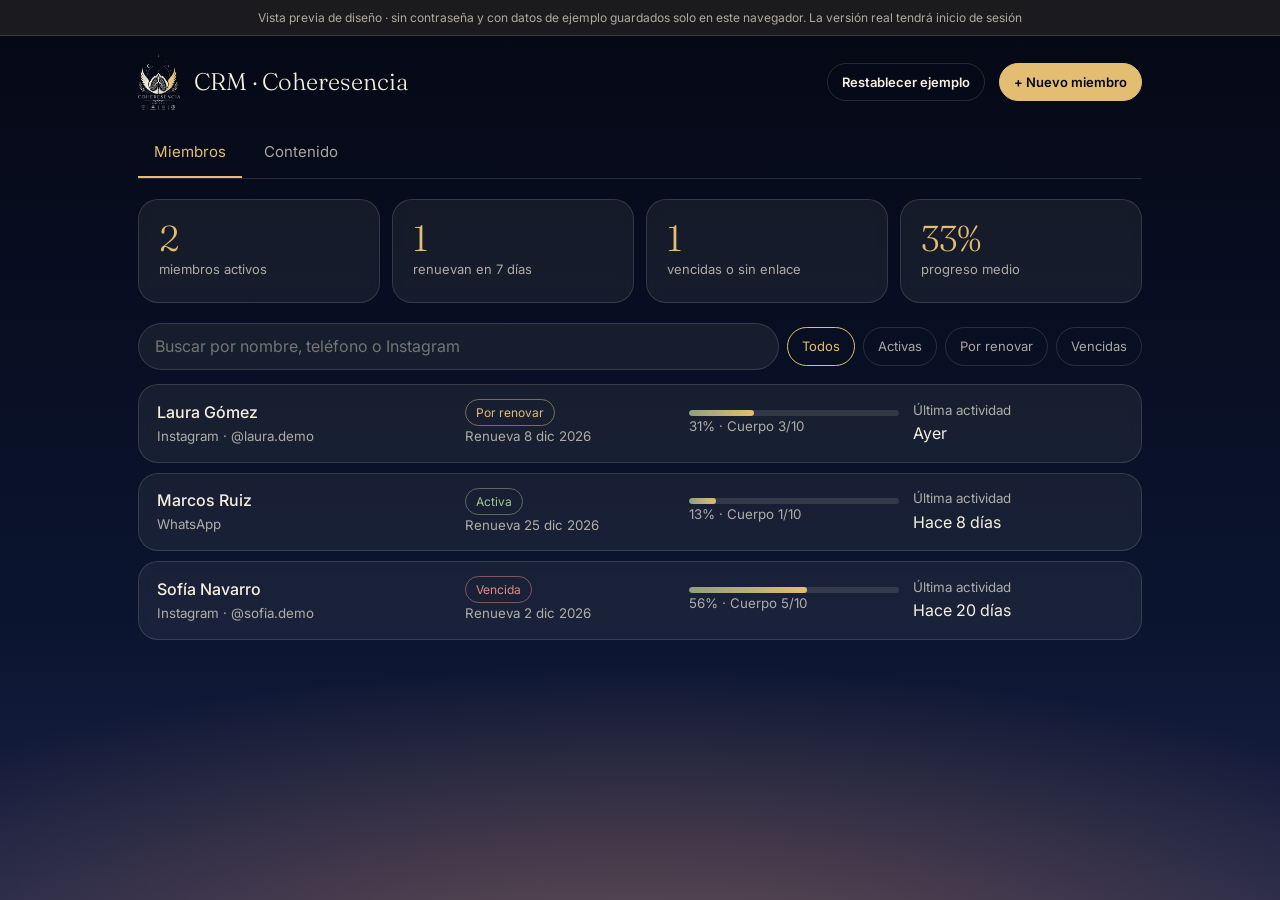
==== admin/index.html @ 3520d28c "Add member dashboard and CRM design preview (Spanish) Co-Authored-By: Claude Sonnet 5.5 <noreply@ant" ====
<!doctype html>
<html lang="es">
<head>
<meta charset="utf-8">
<meta name="viewport" content="width=device-width,initial-scale=1">
<meta name="robots" content="noindex,nofollow">
<meta name="referrer" content="no-referrer">
<title>Coheresencia · CRM</title>
<link rel="icon" href="/media/logo.png">
<link rel="preconnect" href="https://fonts.googleapis.com">
<link rel="preconnect" href="https://fonts.gstatic.com" crossorigin>
<link href="https://fonts.googleapis.com/css2?family=Fraunces:opsz,wght@9..144,300;9..144,400&family=Inter:wght@400;500;600&display=swap" rel="stylesheet">
<link rel="stylesheet" href="/app.css">
<style>
.wrap{max-width:1040px;margin:0 auto;padding:0 18px}
.top{display:flex;align-items:center;gap:14px;flex-wrap:wrap;padding:18px 0}
.top img{width:42px}.top h1{font-size:24px;margin-right:auto}
.tabs{display:flex;gap:6px;border-bottom:1px solid var(--line);margin-bottom:20px}
.tabs button{background:none;border:0;padding:12px 16px;color:var(--mute);cursor:pointer;border-bottom:2px solid transparent;font-size:15px}
.tabs button.on{color:var(--gold);border-color:var(--gold)}
.stats{display:grid;grid-template-columns:repeat(4,1fr);gap:12px;margin-bottom:20px}
.stats b{display:block;font:300 36px/1 var(--serif);color:var(--gold)}.stats small{color:var(--mute);font-size:13px}
.tools{display:flex;gap:8px;flex-wrap:wrap;align-items:center;margin-bottom:14px}
.tools input{flex:1;min-width:160px;background:var(--card);border:1px solid var(--line);border-radius:99px;padding:10px 16px}
.pill{background:none;border:1px solid var(--line);border-radius:99px;padding:8px 14px;font-size:13px;cursor:pointer;color:var(--mute)}
.pill.on{border-color:var(--gold);color:var(--gold)}
.list{display:grid;gap:10px}
.mrow{display:grid;grid-template-columns:1.4fr 1fr 1fr 1fr;gap:14px;align-items:center;cursor:pointer;padding:14px 18px;transition:border-color .2s}
.mrow:hover{border-color:rgba(227,189,114,.6)}
.mrow b{font-weight:500}.mrow small{color:var(--mute);display:block}
.empty{text-align:center;padding:40px;color:var(--mute)}
dialog{background:var(--ink2);color:var(--cream);border:1px solid var(--line);border-radius:22px;padding:0;width:min(560px,94vw);max-height:92svh}
dialog::backdrop{background:rgba(5,8,20,.8);backdrop-filter:blur(6px)}
.dlg{padding:24px;display:grid;gap:14px}
.dlg h2{font-size:28px}
label{display:grid;gap:6px;font-size:13px;color:var(--mute)}
input,select,textarea{background:var(--card);border:1px solid var(--line);border-radius:12px;padding:10px 12px;color:var(--cream);width:100%}
textarea{min-height:90px;resize:vertical}
.two{display:grid;grid-template-columns:1fr 1fr;gap:12px}
.acts{display:flex;gap:8px;flex-wrap:wrap}
.linkbox{font-size:13px;word-break:break-all;background:var(--card);border:1px dashed var(--line);border-radius:12px;padding:10px 12px}
.tr{margin:22px 0 8px;display:flex;align-items:baseline;gap:10px}.tr h2{font-size:24px}
.les{display:grid;grid-template-columns:36px 1fr auto auto;gap:12px;align-items:center;padding:12px 16px}
.les i{font-style:normal;color:var(--gold);text-align:center}
@media(max-width:760px){.stats{grid-template-columns:1fr 1fr}.mrow{grid-template-columns:1fr 1fr}.two{grid-template-columns:1fr}.les{grid-template-columns:30px 1fr auto}.les .chip:last-child{display:none}}
</style>
</head>
<body>
<div class="preview-note">Vista previa de diseño · sin contraseña y con datos de ejemplo guardados solo en este navegador. La versión real tendrá inicio de sesión</div>
<div class="wrap">
  <header class="top"><img src="/media/logo-mark.png" alt=""><h1>CRM · Coheresencia</h1><button class="btn sm ghost" id="reset">Restablecer ejemplo</button><button class="btn sm" id="new">+ Nuevo miembro</button></header>
  <nav class="tabs"><button data-tab="miembros" class="on">Miembros</button><button data-tab="contenido">Contenido</button></nav>
  <div id="view"></div>
</div>
<dialog id="dlg"></dialog>
<div class="toast" id="toast" role="status"></div>
<script src="/data.js"></script>
<script src="/admin/admin.js"></script>
</body>
</html>
---- app.css ----
/* Shared by the member page (/<name>) and the CRM (/admin). Same night-and-sunrise look as the landing page. */
:root{--ink:#050814;--ink2:#0c1428;--card:rgba(247,240,222,.06);--cream:#f7f0de;--mute:rgba(247,240,222,.68);--gold:#e3bd72;--sage:#8fa07a;--line:rgba(247,240,222,.14);--ok:#9fc98a;--warn:#e3bd72;--bad:#e58b7d;--serif:'Fraunces',Georgia,serif;--sans:'Inter',system-ui,sans-serif}
*{box-sizing:border-box;margin:0}
html{-webkit-text-size-adjust:100%}
body{min-height:100svh;background:var(--ink);color:var(--cream);font:400 16px/1.6 var(--sans);-webkit-font-smoothing:antialiased}
body::before{content:"";position:fixed;inset:0;z-index:-1;background:radial-gradient(120% 55% at 50% 108%,rgba(255,170,110,.32),transparent 62%),linear-gradient(#050814,#0b1530 70%,#1a2146)}
img{max-width:100%;display:block}
a{color:inherit}
button,input,select,textarea{font:inherit;color:inherit}
h1,h2,h3{font-family:var(--serif);font-weight:300;line-height:1.15}
.eyebrow{font-size:11px;letter-spacing:.3em;text-transform:uppercase;color:var(--gold)}
.mute{color:var(--mute)}
.card{background:var(--card);border:1px solid var(--line);border-radius:20px;padding:20px;backdrop-filter:blur(6px)}
.btn{display:inline-flex;align-items:center;justify-content:center;gap:8px;background:var(--gold);color:var(--ink);font-weight:600;font-size:15px;padding:13px 22px;border-radius:99px;border:1px solid var(--gold);text-decoration:none;cursor:pointer;transition:transform .2s,background .2s}
.btn:hover{transform:translateY(-1px);background:#f0cf8c}
.btn.ghost{background:transparent;color:var(--cream);border-color:var(--line)}
.btn.ghost:hover{border-color:var(--cream);background:rgba(247,240,222,.06)}
.btn.sm{padding:8px 14px;font-size:13px}
.btn[disabled]{opacity:.4;pointer-events:none}
.chip{display:inline-block;font-size:12px;padding:3px 10px;border-radius:99px;border:1px solid var(--line)}
.chip.ok{color:var(--ok);border-color:rgba(159,201,138,.45)}.chip.warn{color:var(--warn);border-color:rgba(227,189,114,.5)}.chip.bad{color:var(--bad);border-color:rgba(229,139,125,.5)}
.bar{height:6px;border-radius:9px;background:rgba(247,240,222,.12);overflow:hidden}
.bar i{display:block;height:100%;background:linear-gradient(90deg,var(--sage),var(--gold));border-radius:9px;transition:width .6s}
.preview-note{font-size:12px;text-align:center;color:var(--mute);padding:8px 14px;background:rgba(227,189,114,.1);border-bottom:1px solid var(--line)}
.toast{position:fixed;left:50%;bottom:92px;transform:translate(-50%,20px);background:var(--ink2);border:1px solid var(--gold);padding:12px 20px;border-radius:99px;font-size:14px;opacity:0;pointer-events:none;transition:.35s;z-index:99;max-width:90vw;text-align:center}
.toast.on{opacity:1;transform:translate(-50%,0)}
.star{width:44px;height:44px;filter:drop-shadow(0 0 12px rgba(255,205,120,.7));animation:breathe 4.6s ease-in-out infinite}
@keyframes breathe{0%,100%{transform:scale(.85);opacity:.85}50%{transform:scale(1.15);opacity:1}}
@media(prefers-reduced-motion:reduce){*{animation:none!important;transition:none!important}}
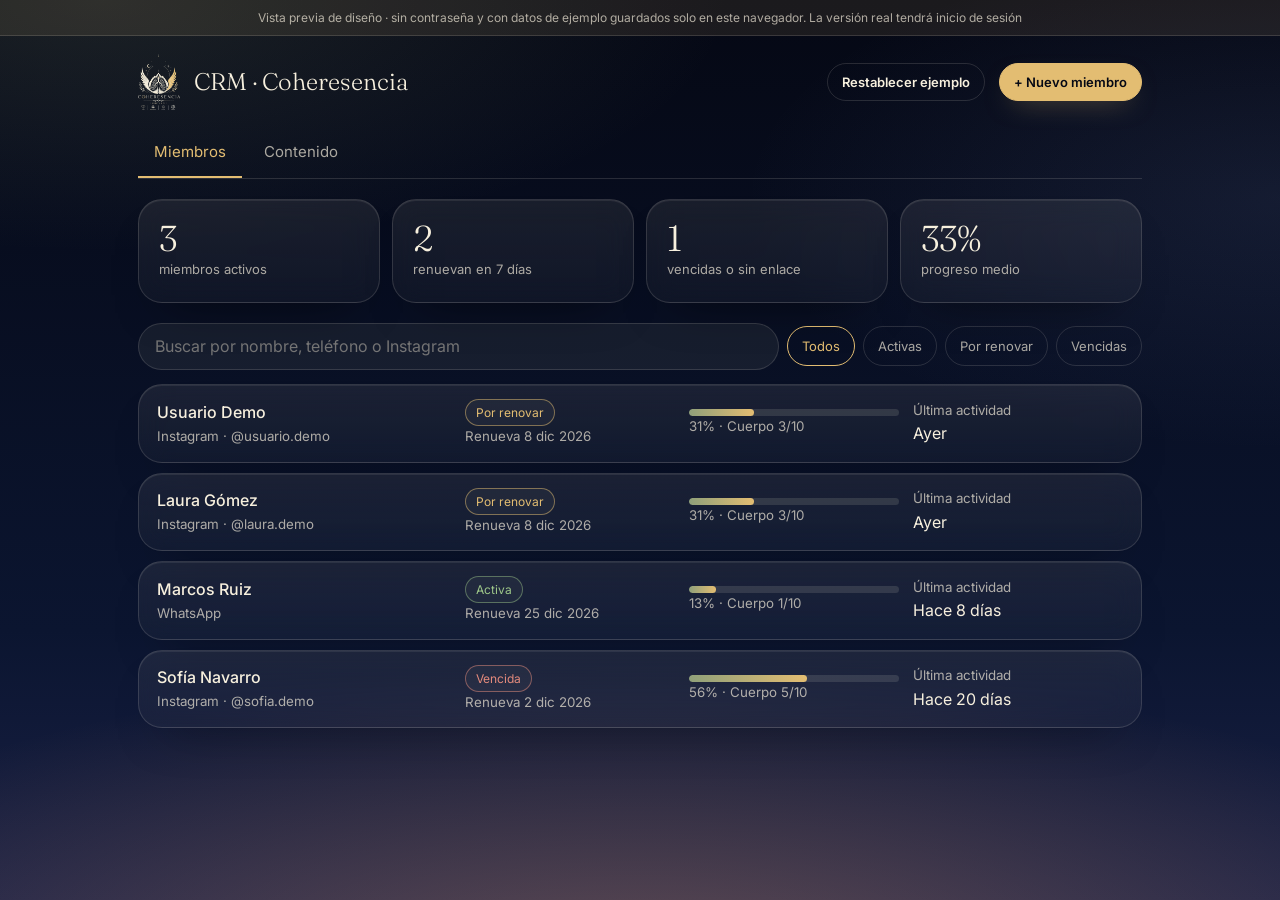
==== commit dc094d5b: "CRM video upload to GitHub, guided breathing pacer, Inicio/Perfil dashboard, calmer styling, ax07.de" ====
--- a/admin/index.html
+++ b/admin/index.html
@@ -19,7 +19,7 @@
 .tabs button{background:none;border:0;padding:12px 16px;color:var(--mute);cursor:pointer;border-bottom:2px solid transparent;font-size:15px}
 .tabs button.on{color:var(--gold);border-color:var(--gold)}
 .stats{display:grid;grid-template-columns:repeat(4,1fr);gap:12px;margin-bottom:20px}
-.stats b{display:block;font:300 36px/1 var(--serif);color:var(--gold)}.stats small{color:var(--mute);font-size:13px}
+.stats b{display:block;font:300 36px/1 var(--serif);color:var(--cream)}.stats small{color:var(--mute);font-size:13px}
 .tools{display:flex;gap:8px;flex-wrap:wrap;align-items:center;margin-bottom:14px}
 .tools input{flex:1;min-width:160px;background:var(--card);border:1px solid var(--line);border-radius:99px;padding:10px 16px}
 .pill{background:none;border:1px solid var(--line);border-radius:99px;padding:8px 14px;font-size:13px;cursor:pointer;color:var(--mute)}
@@ -40,9 +40,12 @@
 .acts{display:flex;gap:8px;flex-wrap:wrap}
 .linkbox{font-size:13px;word-break:break-all;background:var(--card);border:1px dashed var(--line);border-radius:12px;padding:10px 12px}
 .tr{margin:22px 0 8px;display:flex;align-items:baseline;gap:10px}.tr h2{font-size:24px}
-.les{display:grid;grid-template-columns:36px 1fr auto auto;gap:12px;align-items:center;padding:12px 16px}
-.les i{font-style:normal;color:var(--gold);text-align:center}
-@media(max-width:760px){.stats{grid-template-columns:1fr 1fr}.mrow{grid-template-columns:1fr 1fr}.two{grid-template-columns:1fr}.les{grid-template-columns:30px 1fr auto}.les .chip:last-child{display:none}}
+\.les{display:flex;align-items:center;gap:12px;padding:12px 16px}.les>div:nth-of-type(1){flex:1;min-width:0}
+.les .thumb{width:36px;height:48px;object-fit:cover;border-radius:8px}
+.les .ic{padding:6px 10px}
+.upbar{min-width:150px}.upbar small{font-size:12px}
+.gh{display:flex;justify-content:space-between;align-items:center;gap:14px;margin-bottom:6px}.gh.ok{border-color:rgba(159,201,138,.4)}
+@media(max-width:760px){.stats{grid-template-columns:1fr 1fr}.mrow{grid-template-columns:1fr 1fr}.two{grid-template-columns:1fr}.les{flex-wrap:wrap}.les>div:nth-of-type(1){flex-basis:calc(100% - 60px)}}
 </style>
 </head>
 <body>
@@ -55,6 +58,7 @@
 <dialog id="dlg"></dialog>
 <div class="toast" id="toast" role="status"></div>
 <script src="/data.js"></script>
+<script src="/admin/github.js"></script>
 <script src="/admin/admin.js"></script>
 </body>
 </html>
--- a/app.css
+++ b/app.css
@@ -27,3 +27,26 @@
 .star{width:44px;height:44px;filter:drop-shadow(0 0 12px rgba(255,205,120,.7));animation:breathe 4.6s ease-in-out infinite}
 @keyframes breathe{0%,100%{transform:scale(.85);opacity:.85}50%{transform:scale(1.15);opacity:1}}
 @media(prefers-reduced-motion:reduce){*{animation:none!important;transition:none!important}}
+
+/* calm pass: 60 night navy / 30 cream glass / 10 gold (palette-60-30-10). Sage is the quiet second tone, gold is for actions and the one thing to look at. */
+body::before{background:radial-gradient(120% 55% at 50% 108%,rgba(255,170,110,.3),transparent 62%),radial-gradient(70% 40% at 8% 0%,rgba(143,160,122,.16),transparent 70%),radial-gradient(60% 40% at 100% 22%,rgba(120,140,200,.12),transparent 70%),linear-gradient(#050814,#0b1530 70%,#1a2146)}
+.card{background:linear-gradient(180deg,rgba(247,240,222,.08),rgba(247,240,222,.035));border-radius:24px;box-shadow:inset 0 1px 0 rgba(247,240,222,.08),0 24px 48px -30px rgba(0,0,0,.6);backdrop-filter:blur(14px);-webkit-backdrop-filter:blur(14px)}
+@supports not (backdrop-filter:blur(1px)){.card{background:#101a33}}
+.btn{box-shadow:0 10px 28px -14px rgba(227,189,114,.6)}.btn.ghost,.btn[disabled]{box-shadow:none}
+.chip{background:rgba(247,240,222,.04)}
+:focus-visible{outline:2px solid var(--gold);outline-offset:3px}
+.bar{height:7px}
+
+/* guided breathing */
+.pacer{position:fixed;inset:0;z-index:80;display:grid;place-items:center;padding:24px;background:radial-gradient(120% 60% at 50% 108%,rgba(255,170,110,.3),transparent 62%),linear-gradient(#050814,#0b1530 70%,#1a2146);opacity:0;visibility:hidden;transition:opacity .5s,visibility .5s}
+.pacer.on{opacity:1;visibility:visible}
+.pbody{display:grid;justify-items:center;gap:18px;text-align:center;max-width:420px;width:100%}
+.pbody h2{font-size:34px}.pmsg{max-width:32ch}
+.px{position:absolute;top:calc(14px + env(safe-area-inset-top));right:16px;width:44px;height:44px;border-radius:50%;background:rgba(247,240,222,.06);border:1px solid var(--line);color:var(--cream);cursor:pointer}
+.pchips{display:flex;gap:8px;flex-wrap:wrap;justify-content:center}
+.pill{background:none;border:1px solid var(--line);border-radius:99px;padding:9px 16px;font-size:14px;cursor:pointer;color:var(--mute);min-height:40px}
+.pill.on,.pill:hover{border-color:var(--gold);color:var(--gold)}
+.pring{position:relative;width:min(72vw,300px);aspect-ratio:1;display:grid;place-items:center;margin:8px 0}
+.pring i{position:absolute;inset:0;border-radius:50%;background:radial-gradient(circle,rgba(227,189,114,.5),rgba(227,189,114,.06) 70%);border:1px solid rgba(227,189,114,.55);box-shadow:0 0 70px rgba(227,189,114,.22);transform:scale(.6);transition:transform linear}
+.pring.idle i{transform:scale(.8);animation:breathe 5s ease-in-out infinite}
+.cue{position:relative;display:grid;gap:2px}.cue b{font:300 26px var(--serif)}.cue span{font:300 60px/1 var(--serif);font-variant-numeric:tabular-nums}.cue .pat{font-size:20px;letter-spacing:.2em;color:var(--mute)}
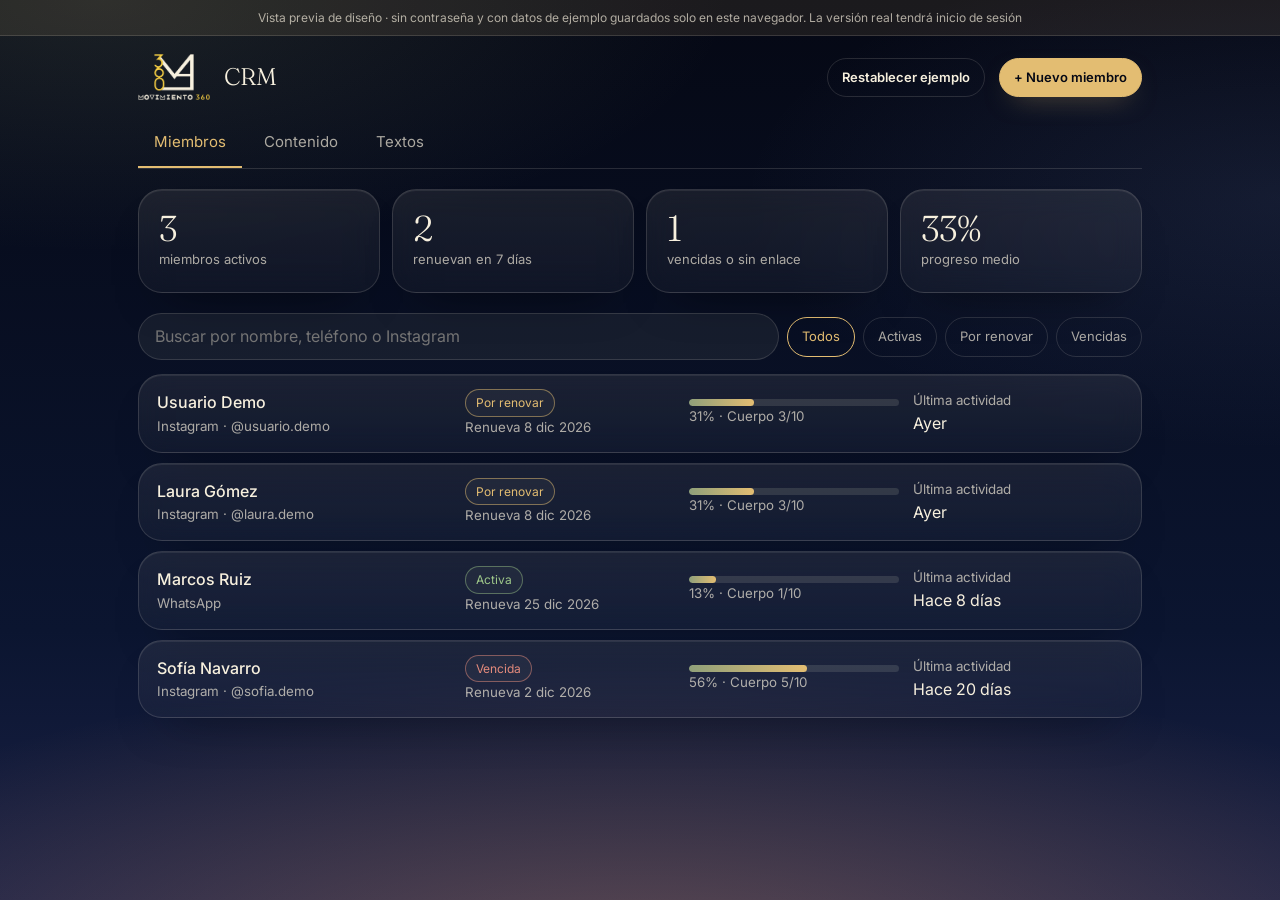
==== commit 400c99a8: "Logos, Cuerpo circuit timer with rounds, several videos per lesson, WebM conversion, 1:1 booking wit" ====
--- a/admin/index.html
+++ b/admin/index.html
@@ -14,7 +14,7 @@
 <style>
 .wrap{max-width:1040px;margin:0 auto;padding:0 18px}
 .top{display:flex;align-items:center;gap:14px;flex-wrap:wrap;padding:18px 0}
-.top img{width:42px}.top h1{font-size:24px;margin-right:auto}
+.top img{height:46px;width:auto}.top h1{font-size:24px;margin-right:auto}
 .tabs{display:flex;gap:6px;border-bottom:1px solid var(--line);margin-bottom:20px}
 .tabs button{background:none;border:0;padding:12px 16px;color:var(--mute);cursor:pointer;border-bottom:2px solid transparent;font-size:15px}
 .tabs button.on{color:var(--gold);border-color:var(--gold)}
@@ -51,8 +51,8 @@
 <body>
 <div class="preview-note">Vista previa de diseño · sin contraseña y con datos de ejemplo guardados solo en este navegador. La versión real tendrá inicio de sesión</div>
 <div class="wrap">
-  <header class="top"><img src="/media/logo-mark.png" alt=""><h1>CRM · Coheresencia</h1><button class="btn sm ghost" id="reset">Restablecer ejemplo</button><button class="btn sm" id="new">+ Nuevo miembro</button></header>
-  <nav class="tabs"><button data-tab="miembros" class="on">Miembros</button><button data-tab="contenido">Contenido</button></nav>
+  <header class="top"><img src="/media/m360-logo.png" alt="Movimiento 360"><h1>CRM</h1><button class="btn sm ghost" id="reset">Restablecer ejemplo</button><button class="btn sm" id="new">+ Nuevo miembro</button></header>
+  <nav class="tabs"><button data-tab="miembros" class="on">Miembros</button><button data-tab="contenido">Contenido</button><button data-tab="textos">Textos</button></nav>
   <div id="view"></div>
 </div>
 <dialog id="dlg"></dialog>
--- a/app.css
+++ b/app.css
@@ -50,3 +50,21 @@
 .pring i{position:absolute;inset:0;border-radius:50%;background:radial-gradient(circle,rgba(227,189,114,.5),rgba(227,189,114,.06) 70%);border:1px solid rgba(227,189,114,.55);box-shadow:0 0 70px rgba(227,189,114,.22);transform:scale(.6);transition:transform linear}
 .pring.idle i{transform:scale(.8);animation:breathe 5s ease-in-out infinite}
 .cue{position:relative;display:grid;gap:2px}.cue b{font:300 26px var(--serif)}.cue span{font:300 60px/1 var(--serif);font-variant-numeric:tabular-nums}.cue .pat{font-size:20px;letter-spacing:.2em;color:var(--mute)}
+
+/* 1:1 sessions, circuit timer, forms */
+.acts{display:flex;gap:8px;flex-wrap:wrap}
+.two{display:grid;grid-template-columns:1fr 1fr;gap:12px}
+label{display:grid;gap:6px;font-size:13px;color:var(--mute)}
+.card input,.card select{background:rgba(5,8,20,.5);border:1px solid var(--line);border-radius:12px;padding:11px 12px;color:var(--cream);width:100%;min-height:44px}
+.sess h2{font-size:26px;margin:6px 0 2px}.sess h2::first-letter{text-transform:uppercase}
+.count{display:flex;gap:10px;margin:14px 0}
+.count span{flex:1;text-align:center;font-size:12px;color:var(--mute);background:rgba(247,240,222,.05);border:1px solid var(--line);border-radius:16px;padding:10px 4px}
+.count b{display:block;font:300 34px/1 var(--serif);color:var(--gold);font-variant-numeric:tabular-nums}
+.msgprev{font-size:14px;border-left:2px solid var(--gold);padding-left:12px;font-style:italic}
+.circ{text-align:center}
+.clock{font:300 64px/1 var(--serif);font-variant-numeric:tabular-nums;color:var(--gold);margin:14px 0}
+.rounds{display:grid;justify-items:center;gap:12px;margin-top:18px;padding-top:18px;border-top:1px solid var(--line)}
+.stepper{display:flex;align-items:center;gap:22px}
+.stepper button{width:52px;height:52px;border-radius:50%;background:transparent;border:1px solid var(--gold);color:var(--gold);font-size:26px;cursor:pointer}
+.stepper b{font:300 48px/1 var(--serif);min-width:2ch;font-variant-numeric:tabular-nums}
+@media(max-width:420px){.two{grid-template-columns:1fr}}
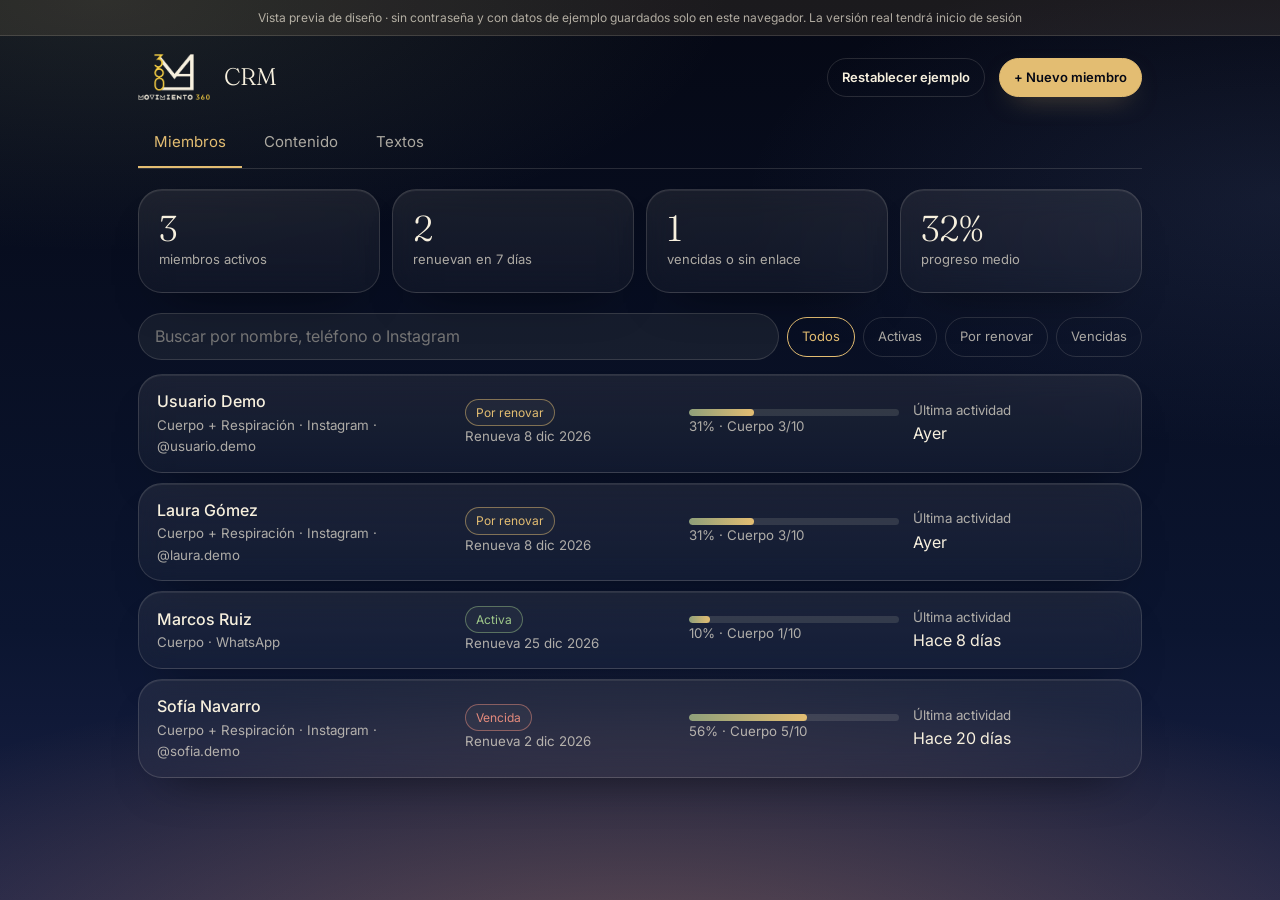
==== commit 41d49052: "15 min circuit timer by default, breathing timer on every Respiración lesson, round counts on Cuerpo" ====
--- a/admin/index.html
+++ b/admin/index.html
@@ -29,7 +29,7 @@
 .mrow:hover{border-color:rgba(227,189,114,.6)}
 .mrow b{font-weight:500}.mrow small{color:var(--mute);display:block}
 .empty{text-align:center;padding:40px;color:var(--mute)}
-dialog{background:var(--ink2);color:var(--cream);border:1px solid var(--line);border-radius:22px;padding:0;width:min(560px,94vw);max-height:92svh}
+dialog{margin:auto;overflow:auto;background:var(--ink2);color:var(--cream);border:1px solid var(--line);border-radius:22px;padding:0;width:min(560px,94vw);max-height:92svh}
 dialog::backdrop{background:rgba(5,8,20,.8);backdrop-filter:blur(6px)}
 .dlg{padding:24px;display:grid;gap:14px}
 .dlg h2{font-size:28px}
@@ -45,6 +45,7 @@
 .les .ic{padding:6px 10px}
 .upbar{min-width:150px}.upbar small{font-size:12px}
 .gh{display:flex;justify-content:space-between;align-items:center;gap:14px;margin-bottom:6px}.gh.ok{border-color:rgba(159,201,138,.4)}
+@media(max-width:600px){dialog{width:calc(100vw - 20px);max-height:calc(100svh - 24px);border-radius:20px}.dlg{padding:18px}.dlg h2{font-size:24px}}
 @media(max-width:760px){.stats{grid-template-columns:1fr 1fr}.mrow{grid-template-columns:1fr 1fr}.two{grid-template-columns:1fr}.les{flex-wrap:wrap}.les>div:nth-of-type(1){flex-basis:calc(100% - 60px)}}
 </style>
 </head>
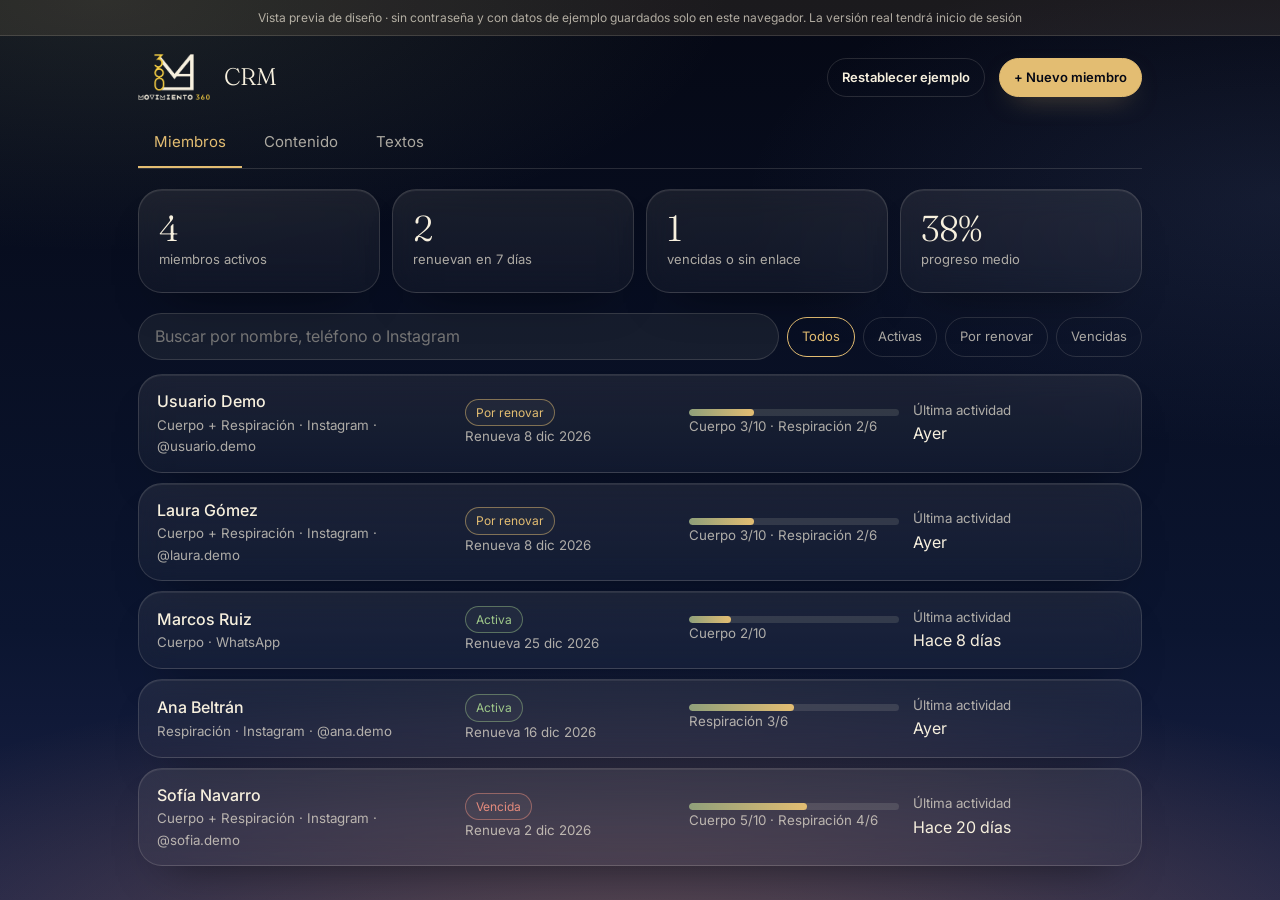
==== commit ef402fe1: "Editable breathing rhythms and per-second tick; personal course plan per member Co-Authored-By: Clau" ====
--- a/admin/index.html
+++ b/admin/index.html
@@ -43,6 +43,7 @@
 \.les{display:flex;align-items:center;gap:12px;padding:12px 16px}.les>div:nth-of-type(1){flex:1;min-width:0}
 .les .thumb{width:36px;height:48px;object-fit:cover;border-radius:8px}
 .les .ic{padding:6px 10px}
+.four{display:grid;grid-template-columns:repeat(4,minmax(0,1fr));gap:8px}@media(max-width:600px){.four{grid-template-columns:1fr 1fr}}
 .upbar{min-width:150px}.upbar small{font-size:12px}
 .gh{display:flex;justify-content:space-between;align-items:center;gap:14px;margin-bottom:6px}.gh.ok{border-color:rgba(159,201,138,.4)}
 @media(max-width:600px){dialog{width:calc(100vw - 20px);max-height:calc(100svh - 24px);border-radius:20px}.dlg{padding:18px}.dlg h2{font-size:24px}}
